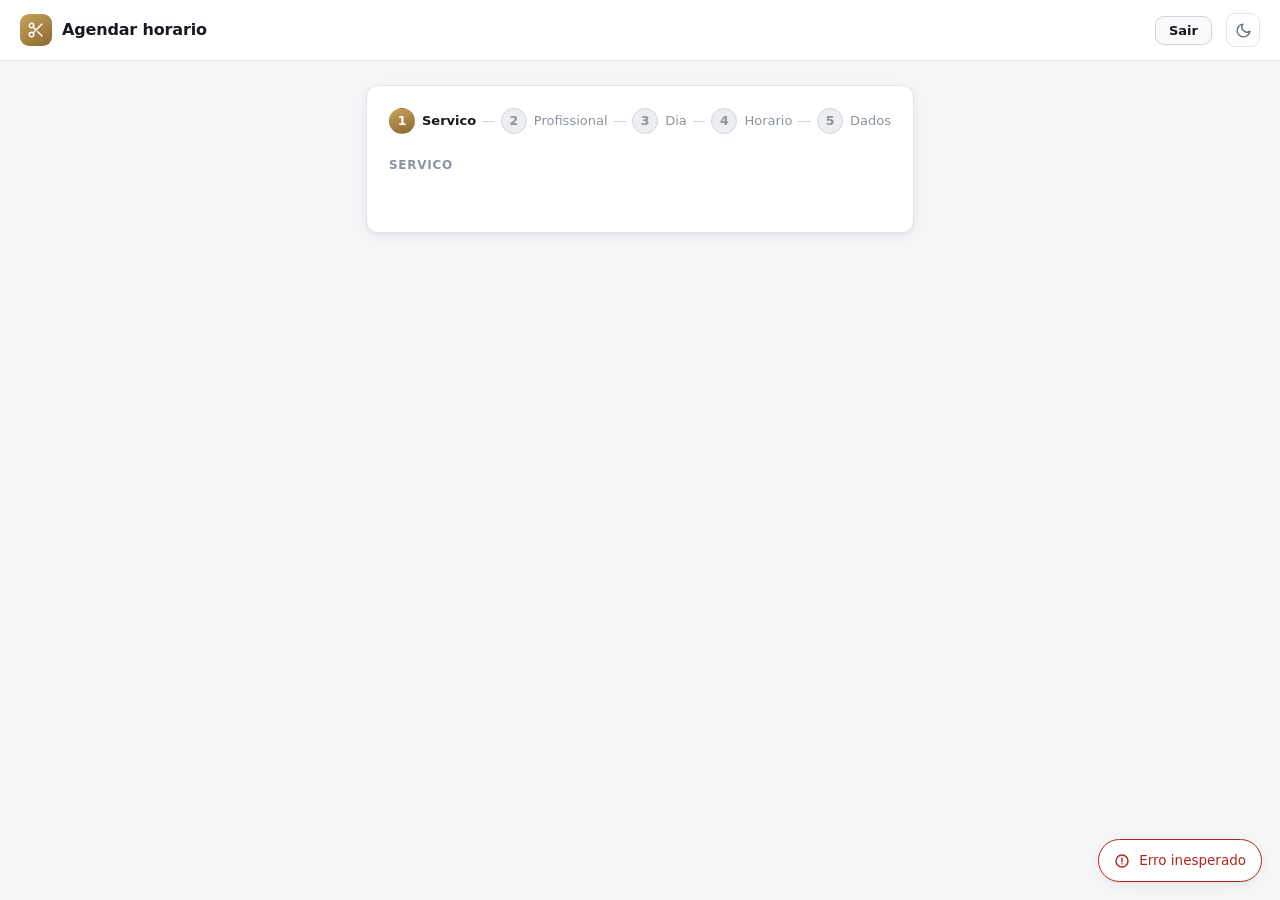
==== src/Barbearia.Api/wwwroot/agendar.html @ 817eadd4 "Mostra o andamento de cada requisicao e arruma o login no celular Indicador de rede: uma pilula no c" ====
<!doctype html>
<html lang="pt-BR">
<head>
<meta charset="utf-8">
<meta name="viewport" content="width=device-width, initial-scale=1">
<meta name="theme-color" id="metaTema" content="#f6f6f8">
<title>Agendar horario</title>
<script>document.documentElement.dataset.tema =
  localStorage.getItem('tema') || (matchMedia('(prefers-color-scheme: dark)').matches ? 'escuro' : 'claro');</script>
<link rel="stylesheet" href="app.css?v=202608121530">
<style>
  main { max-width: 580px; }
  .trilha { display: flex; align-items: center; gap: 6px; margin-bottom: 22px; }
  .trilha .no { display: flex; align-items: center; gap: 7px; flex: none; }

  .trilha .bola {
    width: 26px; height: 26px;
    display: grid; place-items: center;
    border-radius: 50%;
    background: var(--fundo-alt);
    border: 1px solid var(--linha-forte);
    color: var(--texto-fraco);
    font-size: 12.5px;
    font-weight: 650;
  }

  .trilha .rotulo { font-size: 13px; color: var(--texto-fraco); }
  .trilha .traco { flex: 1; height: 1px; background: var(--linha-forte); }

  .trilha .no.ativo .bola,
  .trilha .no.feito .bola {
    background: linear-gradient(160deg, var(--latao-claro), var(--latao-escuro));
    border-color: transparent;
    color: var(--latao-contraste);
  }

  .trilha .no.ativo .rotulo,
  .trilha .no.feito .rotulo { color: var(--texto); font-weight: 550; }

  @media (max-width: 520px) { .trilha .rotulo { display: none; } }
  .dias { display: flex; gap: 8px; overflow-x: auto; padding-bottom: 6px; }

  .dias button {
    flex: none;
    width: 62px;
    padding: 9px 4px;
    border: 1px solid var(--linha-forte);
    background: var(--superficie-2);
    color: var(--texto);
    border-radius: var(--raio-p);
    cursor: pointer;
    font-family: inherit;
    text-align: center;
    transition: border-color .15s, background .15s;
  }

  .dias button:hover { border-color: var(--latao); }

  .dias button.escolhido {
    background: linear-gradient(160deg, var(--latao-claro), var(--latao-escuro));
    color: var(--latao-contraste);
    border-color: transparent;
  }

  .dias .ds { display: block; font-size: 11px; text-transform: uppercase; opacity: .7; }
  .dias .dn { display: block; font-size: 17px; font-weight: 650; line-height: 1.3; }
  .dias .dm { display: block; font-size: 11px; opacity: .7; }
  .horarios button.ocupado {
    background: var(--fundo-alt);
    color: var(--texto-fraco);
    border-style: dashed;
    cursor: not-allowed;
    text-decoration: line-through;
  }

  .horarios button.ocupado:hover { border-color: var(--linha-forte); background: var(--fundo-alt); }

  .legenda { display: flex; gap: 16px; margin-top: 12px; font-size: 12.5px; color: var(--texto-suave); }
  .legenda span { display: flex; align-items: center; gap: 6px; }
  .amostra { width: 13px; height: 13px; border-radius: 4px; border: 1px solid var(--linha-forte); }
  .amostra.livre { background: var(--superficie-2); }
  .amostra.cheio { background: var(--fundo-alt); border-style: dashed; }

  .resumo {
    display: grid;
    gap: 9px;
    background: var(--fundo-alt);
    border: 1px solid var(--linha);
    border-radius: var(--raio);
    padding: 15px 17px;
    margin-bottom: 18px;
    font-size: 14.5px;
  }

  .resumo div { display: flex; justify-content: space-between; gap: 12px; }
  .resumo .rot { color: var(--texto-suave); }
  .resumo .val { font-weight: 600; text-align: right; }

  .sucesso { text-align: center; padding: 12px 0 4px; }

  .selo {
    width: 62px; height: 62px;
    margin: 0 auto 16px;
    display: grid; place-items: center;
    border-radius: 50%;
    background: var(--ok-fundo);
    color: var(--ok);
  }

  .selo svg { width: 32px; height: 32px; }
</style>
</head>
<body>
<header class="topo" id="topo"></header>

<main>
  <div id="msg" class="oculto"></div>

  <div id="pronto" class="card oculto">
    <div class="sucesso">
      <div class="selo">
        <svg viewBox="0 0 24 24" fill="none" stroke="currentColor" stroke-width="2.5" stroke-linecap="round" stroke-linejoin="round">
          <path d="M20 6L9 17l-5-5"/>
        </svg>
      </div>
      <h2 style="font-size:21px;margin:0 0 6px">Horario confirmado</h2>
      <p class="ajuda" style="margin-bottom:20px">Te esperamos!</p>
    </div>

    <div class="resumo" id="resumoFinal"></div>
    <button class="btn neutro" style="width:100%" onclick="location.reload()">Fazer outro agendamento</button>
  </div>

  <div id="fluxo">
    <div class="card oculto" id="cardMeus">
      <h2>Seus horarios</h2>
      <div id="meus"></div>
    </div>

    <div class="card">
      <div class="trilha" id="trilha"></div>

      <div class="passo">
        <h3>Servico</h3>
        <div class="opcoes" id="servicos"></div>
      </div>

      <div class="passo oculto" id="passoProfissional">
        <h3>Profissional</h3>
        <div class="opcoes" id="profissionais"></div>
      </div>

      <div class="passo oculto" id="passoData">
        <h3>Dia</h3>
        <div class="dias" id="dias"></div>
      </div>

      <div class="passo oculto" id="passoHora">
        <h3>Horario</h3>
        <div class="horarios" id="horarios"></div>
        <div class="legenda">
          <span><i class="amostra livre"></i> livre</span>
          <span><i class="amostra cheio"></i> ocupado</span>
        </div>
        <div id="semHorario" class="vazio oculto">A barbearia nao atende neste dia.</div>
      </div>

      <div class="passo oculto" id="passoDados">
        <h3>Seus dados</h3>
        <div class="resumo" id="resumoParcial"></div>
        <div class="campo">
          <label for="nome">Nome</label>
          <input id="nome" placeholder="Como podemos te chamar">
        </div>
        <div class="campo">
          <label for="telefone">WhatsApp com DDD</label>
          <input id="telefone" inputmode="numeric" placeholder="11987654321">
        </div>
      </div>

      <button class="btn oculto" style="width:100%" id="confirmar">Confirmar agendamento</button>
    </div>
  </div>
</main>

<script src="app.js?v=202608121530"></script>
<script>
const msg = document.getElementById('msg');
const token = new URLSearchParams(location.search).get('t');

let servicos = [];
let servicoEscolhido = null;
let diaEscolhido = null;
let slotEscolhido = null;

let profissionalEscolhido = null;

const PASSOS = ['Servico', 'Profissional', 'Dia', 'Horario', 'Dados'];

iniciar();

function montarCabecalho() {
  let acoes = '';

  if (token) {
    acoes = `<span class="quem" id="quemCliente"></span>
      <button class="btn pequeno neutro" onclick="sairDoLink()">Sair</button>`;
  } else if (Auth.token) {
    acoes = `<span class="quem">${Auth.nome || ''}</span>
      <a class="btn pequeno neutro" href="painel.html" style="text-decoration:none">Painel</a>
      <button class="btn pequeno neutro" onclick="Auth.sair()">Sair</button>`;
  } else {
    acoes = `<button class="btn pequeno neutro" onclick="location.href='index.html'">Sair</button>`;
  }

  document.getElementById('topo').innerHTML =
    `<div class="marca-topo"><span class="marca-mark">${MARCA_SVG}</span>
       <h1 id="titulo">Agendar horario</h1></div>
     <span class="espaco"></span>${acoes}${botaoTema()}`;
}

function sairDoLink() {
  location.replace(location.pathname);
}

async function iniciar() {
  montarCabecalho();

  api('/api/config').then(c => {
    if (c.nome) { document.getElementById('titulo').textContent = c.nome; document.title = c.nome; }
  }).catch(() => {});

  desenharTrilha(0);
  montarDias();

  document.getElementById('confirmar').onclick = confirmar;

  if (token) await carregarSessao();

  servicos = await api('/api/servicos');

  document.getElementById('servicos').innerHTML = servicos.map(s => `
    <button data-id="${s.id}">
      <span><strong>${s.nome}</strong><br><span class="preco">${s.duracaoMinutos} min</span></span>
      <span class="preco">${moeda(s.precoCentavos)}</span>
    </button>`).join('');

  document.querySelectorAll('#servicos button').forEach(b => {
    b.onclick = () => {
      document.querySelectorAll('#servicos button').forEach(x => x.classList.remove('escolhido'));
      b.classList.add('escolhido');
      servicoEscolhido = servicos.find(s => s.id === b.dataset.id);
      carregarProfissionais();
    };
  });
}

async function carregarProfissionais() {
  profissionalEscolhido = null;
  slotEscolhido = null;
  ['passoData', 'passoHora', 'passoDados'].forEach(id =>
    document.getElementById(id).classList.add('oculto'));
  document.getElementById('confirmar').classList.add('oculto');

  const equipe = await api(`/api/servicos/${servicoEscolhido.id}/barbeiros`);
  const box = document.getElementById('profissionais');

  if (equipe.length === 0) {
    box.innerHTML = '<p class="ajuda">Nenhum profissional disponivel para este servico.</p>';
    document.getElementById('passoProfissional').classList.remove('oculto');
    desenharTrilha(1);
    return;
  }

  const opcoes = equipe.length === 1 ? equipe : [{ id: '', nome: 'Qualquer um disponivel' }, ...equipe];

  box.innerHTML = opcoes.map(p => `
    <button data-id="${p.id}">
      <span><strong>${p.nome}</strong>${p.id === ''
        ? '<br><span class="preco">Mostra todos os horarios livres</span>' : ''}</span>
    </button>`).join('');

  box.querySelectorAll('button').forEach(b => {
    b.onclick = () => {
      box.querySelectorAll('button').forEach(x => x.classList.remove('escolhido'));
      b.classList.add('escolhido');
      profissionalEscolhido = b.dataset.id
        ? { id: b.dataset.id, nome: b.querySelector('strong').textContent }
        : null;

      document.getElementById('passoData').classList.remove('oculto');
      desenharTrilha(2);
      carregarHorarios();
    };
  });

  document.getElementById('passoProfissional').classList.remove('oculto');
  desenharTrilha(1);

  if (equipe.length === 1) box.querySelector('button').click();
}

function desenharTrilha(atual) {
  document.getElementById('trilha').innerHTML = PASSOS.map((p, i) => {
    const estado = i < atual ? 'feito' : i === atual ? 'ativo' : '';
    const no = `<span class="no ${estado}"><span class="bola">${i < atual ? '&#10003;' : i + 1}</span>
      <span class="rotulo">${p}</span></span>`;
    return i < PASSOS.length - 1 ? no + '<span class="traco"></span>' : no;
  }).join('');
}
function montarDias() {
  const hoje = new Date();
  const nomes = ['dom', 'seg', 'ter', 'qua', 'qui', 'sex', 'sab'];
  const meses = ['jan', 'fev', 'mar', 'abr', 'mai', 'jun', 'jul', 'ago', 'set', 'out', 'nov', 'dez'];
  let html = '';

  for (let i = 0; i < 14; i++) {
    const d = new Date(hoje);
    d.setDate(d.getDate() + i);
    const iso = new Date(d.getTime() - d.getTimezoneOffset() * 60000).toISOString().slice(0, 10);

    html += `<button data-dia="${iso}" class="${i === 0 ? 'escolhido' : ''}">
      <span class="ds">${i === 0 ? 'hoje' : nomes[d.getDay()]}</span>
      <span class="dn">${String(d.getDate()).padStart(2, '0')}</span>
      <span class="dm">${meses[d.getMonth()]}</span>
    </button>`;
  }

  const container = document.getElementById('dias');
  container.innerHTML = html;
  diaEscolhido = container.querySelector('button').dataset.dia;

  container.querySelectorAll('button').forEach(b => {
    b.onclick = () => {
      container.querySelectorAll('button').forEach(x => x.classList.remove('escolhido'));
      b.classList.add('escolhido');
      diaEscolhido = b.dataset.dia;
      desenharTrilha(3);
      carregarHorarios();
    };
  });
}

async function carregarSessao() {
  try {
    const sessao = await api('/api/sessao?t=' + encodeURIComponent(token));

    document.getElementById('nome').value = sessao.nome || '';
    document.getElementById('telefone').value = sessao.telefone || '';

    const quem = document.getElementById('quemCliente');
    if (quem) quem.textContent = sessao.nome || sessao.telefone || '';

    if (sessao.agendamentos.length) {
      document.getElementById('cardMeus').classList.remove('oculto');
      document.getElementById('meus').innerHTML = sessao.agendamentos.map(a => `
        <div style="display:flex;justify-content:space-between;align-items:center;gap:12px;padding:11px 0;border-bottom:1px solid var(--linha)">
          <span><strong>${dataLegivel(a.inicio)}</strong><br><span class="preco">${a.servico} com ${a.barbeiro}</span></span>
          <button class="btn pequeno perigo" data-id="${a.id}">Cancelar</button>
        </div>`).join('');

      document.querySelectorAll('#meus button').forEach(b => {
        b.onclick = async () => {
          if (!confirm('Cancelar este horario?')) return;
          try {
            await api(`/api/agendamentos/${b.dataset.id}/cancelar?t=${encodeURIComponent(token)}`, { method: 'POST' });
            location.reload();
          } catch (e) { aviso(msg, e.message); }
        };
      });
    }
  } catch {
    aviso(msg, 'Seu link expirou. Voce ainda pode agendar informando o telefone.', 'info');
  }
}

async function carregarHorarios() {
  if (!servicoEscolhido || !diaEscolhido) return;

  slotEscolhido = null;
  document.getElementById('passoDados').classList.add('oculto');
  document.getElementById('confirmar').classList.add('oculto');
  const slots = await api(
    `/api/disponibilidade?data=${diaEscolhido}&servicoId=${servicoEscolhido.id}&grade=true`
    + (profissionalEscolhido ? `&barbeiroId=${profissionalEscolhido.id}` : ''));

  document.getElementById('passoHora').classList.remove('oculto');
  document.getElementById('semHorario').classList.toggle('oculto', slots.length > 0);
  const porHora = {};
  slots.forEach(s => {
    const atual = porHora[s.hora];
    if (!atual || (!atual.livre && s.livre)) porHora[s.hora] = s;
  });

  const container = document.getElementById('horarios');
  container.innerHTML = Object.values(porHora).map(s => s.livre
    ? `<button data-inicio="${s.inicioUtc}" data-barbeiro="${s.barbeiroId}">${s.hora}</button>`
    : `<button class="ocupado" disabled title="Ja reservado">${s.hora}</button>`
  ).join('');

  container.querySelectorAll('button:not(.ocupado)').forEach(b => {
    b.onclick = () => {
      container.querySelectorAll('button').forEach(x => x.classList.remove('escolhido'));
      b.classList.add('escolhido');
      slotEscolhido = { inicioUtc: b.dataset.inicio, barbeiroId: b.dataset.barbeiro, hora: b.textContent };

      document.getElementById('resumoParcial').innerHTML = resumoHtml();
      document.getElementById('passoDados').classList.remove('oculto');
      document.getElementById('confirmar').classList.remove('oculto');
      desenharTrilha(4);
      document.getElementById('passoDados').scrollIntoView({ behavior: 'smooth', block: 'nearest' });
    };
  });
}

function resumoHtml(inicioIso, barbeiroConfirmado) {
  const quando = inicioIso
    ? dataLegivel(inicioIso)
    : `${new Date(diaEscolhido + 'T12:00:00').toLocaleDateString('pt-BR', { weekday: 'long', day: '2-digit', month: '2-digit' })} as ${slotEscolhido.hora}`;

  const profissional = barbeiroConfirmado
    || profissionalEscolhido?.nome
    || 'Qualquer um disponivel';

  return `
    <div><span class="rot">Servico</span><span class="val">${servicoEscolhido.nome}</span></div>
    <div><span class="rot">Profissional</span><span class="val">${profissional}</span></div>
    <div><span class="rot">Quando</span><span class="val">${quando}</span></div>
    <div><span class="rot">Duracao</span><span class="val">${servicoEscolhido.duracaoMinutos} min</span></div>
    <div><span class="rot">Valor</span><span class="val">${moeda(servicoEscolhido.precoCentavos)}</span></div>`;
}

async function confirmar() {
  aviso(msg, '');
  const botao = document.getElementById('confirmar');
  botao.disabled = true;

  try {
    const resultado = await api('/api/agendamentos', {
      method: 'POST',
      body: JSON.stringify({
        token: token,
        nome: document.getElementById('nome').value,
        telefone: document.getElementById('telefone').value,
        servicoId: servicoEscolhido.id,
        inicioUtc: slotEscolhido.inicioUtc,
        barbeiroId: profissionalEscolhido?.id || null
      })
    });

    document.getElementById('resumoFinal').innerHTML =
      resumoHtml(resultado.inicio, resultado.barbeiro);
    document.getElementById('fluxo').classList.add('oculto');
    document.getElementById('pronto').classList.remove('oculto');
    window.scrollTo(0, 0);
  } catch (e) {
    botao.disabled = false;
    if (e.status === 409) {
      aviso(msg, e.message + '. Escolha outro horario abaixo.', 'info');
      carregarHorarios();
    } else {
      aviso(msg, e.message);
    }
  }
}
</script>
</body>
</html>
---- src/Barbearia.Api/wwwroot/app.css ----
:root {
  --fundo: #f6f6f8;
  --fundo-alt: #eceef2;
  --superficie: #ffffff;
  --superficie-2: #fafafb;
  --linha: #e2e5ea;
  --linha-forte: #d0d5dd;
  --texto: #171a21;
  --texto-suave: #666e7e;
  --texto-fraco: #8b93a1;

  --latao: #a8823f;
  --latao-claro: #c9a15b;
  --latao-escuro: #8a6a30;
  --latao-contraste: #ffffff;
  --latao-fraco: rgba(168, 130, 63, .1);

  --ok: #1a6d45;
  --ok-fundo: #e4f3ea;
  --erro: #b3261e;
  --erro-fundo: #fdecea;
  --info: #2f5286;
  --info-fundo: #e9eefa;

  --sombra: 0 1px 2px rgba(16, 20, 30, .05), 0 4px 14px rgba(16, 20, 30, .05);
  --raio: 12px;
  --raio-p: 9px;
}

:root[data-tema="escuro"] {
  --fundo: #0f1116;
  --fundo-alt: #161922;
  --superficie: #171a22;
  --superficie-2: #1d212b;
  --linha: #272c38;
  --linha-forte: #333a49;
  --texto: #eceef2;
  --texto-suave: #99a1b0;
  --texto-fraco: #6d7482;

  --latao: #c9a15b;
  --latao-claro: #dcb877;
  --latao-escuro: #a8823f;
  --latao-contraste: #1a1408;
  --latao-fraco: rgba(201, 161, 91, .13);

  --ok: #5fd39b;
  --ok-fundo: rgba(95, 211, 155, .12);
  --erro: #ff7a70;
  --erro-fundo: rgba(255, 122, 112, .12);
  --info: #8bb0f0;
  --info-fundo: rgba(139, 176, 240, .12);

  --sombra: 0 1px 2px rgba(0, 0, 0, .3), 0 6px 20px rgba(0, 0, 0, .28);
}

* { box-sizing: border-box; }

html {
  color-scheme: light;
  -webkit-text-size-adjust: 100%;
}

html[data-tema="escuro"] { color-scheme: dark; }

body {
  margin: 0;
  min-height: 100dvh;
  font-family: system-ui, -apple-system, "Segoe UI", Roboto, sans-serif;
  background: var(--fundo);
  color: var(--texto);
  line-height: 1.55;
  -webkit-font-smoothing: antialiased;
}

header.topo {
  background: var(--superficie);
  border-bottom: 1px solid var(--linha);
  padding: 13px 20px;
  display: flex;
  align-items: center;
  gap: 14px;
  flex-wrap: wrap;
  position: sticky;
  top: 0;
  z-index: 10;
}

.marca-topo { display: flex; align-items: center; gap: 10px; }

.marca-mark {
  width: 32px; height: 32px;
  display: grid; place-items: center;
  border-radius: 9px;
  background: linear-gradient(145deg, var(--latao-claro), var(--latao-escuro));
  flex: none;
}

.marca-mark svg { width: 18px; height: 18px; stroke: var(--latao-contraste); }

header.topo h1 { font-size: 16px; margin: 0; font-weight: 620; letter-spacing: -.01em; }
header.topo .espaco { flex: 1; }
header.topo .quem { font-size: 13px; color: var(--texto-suave); }

.tema {
  width: 34px; height: 34px;
  display: grid; place-items: center;
  background: none;
  border: 1px solid var(--linha);
  border-radius: var(--raio-p);
  color: var(--texto-suave);
  cursor: pointer;
  flex: none;
}

.tema:hover { color: var(--texto); border-color: var(--linha-forte); background: var(--fundo-alt); }
.tema svg { width: 17px; height: 17px; }

nav.abas {
  display: flex;
  gap: 2px;
  padding: 0 12px;
  background: var(--superficie);
  border-bottom: 1px solid var(--linha);
  overflow-x: auto;
  position: sticky;
  top: 59px;
  z-index: 9;
}

nav.abas button {
  background: none;
  border: none;
  color: var(--texto-suave);
  padding: 12px 15px;
  cursor: pointer;
  font-size: 14px;
  font-family: inherit;
  border-bottom: 2px solid transparent;
  white-space: nowrap;
  transition: color .15s;
}

nav.abas button:hover { color: var(--texto); }
nav.abas button.ativa { color: var(--latao); border-bottom-color: var(--latao); font-weight: 550; }

main { max-width: 940px; margin: 0 auto; padding: 24px 16px 72px; }

.card {
  background: var(--superficie);
  border: 1px solid var(--linha);
  border-radius: var(--raio);
  padding: 22px;
  margin-bottom: 18px;
  box-shadow: var(--sombra);
}

.card h2 {
  margin: 0 0 5px;
  font-size: 16px;
  font-weight: 620;
  display: flex;
  align-items: center;
  gap: 9px;
  flex-wrap: wrap;
}

.card .ajuda { color: var(--texto-suave); font-size: 13.5px; margin: 0 0 18px; }
.card .ajuda:last-child { margin-bottom: 0; }

label { display: block; font-size: 13px; font-weight: 550; margin-bottom: 6px; color: var(--texto); }

input, select, textarea {
  width: 100%;
  padding: 10px 12px;
  border: 1px solid var(--linha-forte);
  border-radius: var(--raio-p);
  font-size: 14.5px;
  font-family: inherit;
  background: var(--superficie-2);
  color: var(--texto);
  transition: border-color .15s, box-shadow .15s;
}

input::placeholder { color: var(--texto-fraco); }
input:hover, select:hover { border-color: var(--latao-escuro); }

input:focus, select:focus, textarea:focus {
  outline: none;
  border-color: var(--latao);
  box-shadow: 0 0 0 3px var(--latao-fraco);
}

input:disabled { opacity: .55; cursor: not-allowed; }

.campo { margin-bottom: 15px; }
.campo .ajuda { font-size: 12.5px; margin: 6px 0 0; }
.linha { display: flex; gap: 13px; flex-wrap: wrap; }
.linha > * { flex: 1; min-width: 155px; }

.check { display: flex; align-items: center; gap: 9px; }
.check input { width: auto; accent-color: var(--latao); }
.check label { margin: 0; font-weight: 450; }

button.btn {
  background: linear-gradient(160deg, var(--latao-claro), var(--latao-escuro));
  color: var(--latao-contraste);
  border: none;
  padding: 10px 20px;
  border-radius: var(--raio-p);
  font-size: 14.5px;
  font-weight: 600;
  font-family: inherit;
  cursor: pointer;
  transition: filter .15s, transform .08s;
}

button.btn:hover:not(:disabled) { filter: brightness(1.07); }
button.btn:active:not(:disabled) { transform: translateY(1px); }
button.btn:disabled { opacity: .5; cursor: not-allowed; }

button.btn.neutro {
  background: var(--superficie-2);
  color: var(--texto);
  border: 1px solid var(--linha-forte);
}

button.btn.neutro:hover:not(:disabled) { background: var(--fundo-alt); filter: none; }

button.btn.perigo { background: none; color: var(--erro); border: 1px solid var(--erro); }
button.btn.perigo:hover:not(:disabled) { background: var(--erro-fundo); filter: none; }

button.btn.pequeno { padding: 6px 13px; font-size: 13px; }

.rolagem { overflow-x: auto; }
table { width: 100%; border-collapse: collapse; font-size: 14px; }
th, td { text-align: left; padding: 11px 10px; border-bottom: 1px solid var(--linha); }
tr:last-child td { border-bottom: none; }
tbody tr:hover { background: var(--fundo-alt); }

th {
  font-size: 11.5px;
  text-transform: uppercase;
  letter-spacing: .05em;
  color: var(--texto-fraco);
  font-weight: 620;
}

.tag {
  display: inline-block;
  padding: 2px 10px;
  border-radius: 20px;
  font-size: 12px;
  font-weight: 550;
  background: var(--fundo-alt);
  color: var(--texto-suave);
}

.tag.ok { background: var(--ok-fundo); color: var(--ok); }
.tag.erro { background: var(--erro-fundo); color: var(--erro); }

.aviso {
  padding: 12px 15px;
  border-radius: var(--raio-p);
  font-size: 14px;
  margin-bottom: 18px;
  border: 1px solid transparent;
}

.aviso.ok { background: var(--ok-fundo); color: var(--ok); border-color: var(--ok); }
.aviso.erro { background: var(--erro-fundo); color: var(--erro); border-color: var(--erro); }
.aviso.info { background: var(--info-fundo); color: var(--info); border-color: var(--info); }

#msg.aviso {
  position: sticky;
  top: 67px;
  z-index: 8;
  box-shadow: var(--sombra);
  background-color: var(--superficie);
}

#msg.aviso.ok { background-image: linear-gradient(var(--ok-fundo), var(--ok-fundo)); }
#msg.aviso.erro { background-image: linear-gradient(var(--erro-fundo), var(--erro-fundo)); }
#msg.aviso.info { background-image: linear-gradient(var(--info-fundo), var(--info-fundo)); }

.rede {
  position: fixed;
  right: 18px;
  bottom: 18px;
  z-index: 60;
  display: flex;
  align-items: center;
  gap: 9px;
  max-width: min(340px, calc(100vw - 36px));
  padding: 10px 15px;
  border: 1px solid var(--linha-forte);
  border-radius: 999px;
  background: var(--superficie);
  color: var(--texto);
  font-size: 13.5px;
  box-shadow: var(--sombra);
  opacity: 0;
  transform: translateY(8px);
  pointer-events: none;
  transition: opacity .18s, transform .18s;
}

.rede.visivel { opacity: 1; transform: none; }
.rede span { overflow: hidden; text-overflow: ellipsis; white-space: nowrap; }
.rede svg { width: 16px; height: 16px; flex: none; }
.rede.ok { border-color: var(--ok); color: var(--ok); }
.rede.erro { border-color: var(--erro); color: var(--erro); }

.rede-giro {
  width: 14px;
  height: 14px;
  flex: none;
  border: 2px solid var(--linha-forte);
  border-top-color: var(--latao);
  border-radius: 50%;
  animation: girar-rede .6s linear infinite;
}

@keyframes girar-rede { to { transform: rotate(360deg); } }

@media (max-width: 620px) {
  .rede { right: 12px; left: 12px; bottom: 12px; max-width: none; justify-content: center; }
}

@media (prefers-reduced-motion: reduce) {
  .rede { transition: none; }
  .rede-giro { animation-duration: 1.8s; }
}

.vazio { color: var(--texto-suave); font-size: 14px; padding: 26px 0; text-align: center; }

.horarios { display: grid; grid-template-columns: repeat(auto-fill, minmax(88px, 1fr)); gap: 8px; }

.horarios button {
  padding: 12px 4px;
  border: 1px solid var(--linha-forte);
  background: var(--superficie-2);
  color: var(--texto);
  border-radius: var(--raio-p);
  cursor: pointer;
  font-size: 15px;
  font-weight: 550;
  font-family: inherit;
  transition: border-color .15s, background .15s;
}

.horarios button:hover { border-color: var(--latao); background: var(--latao-fraco); }

.horarios button.escolhido {
  background: linear-gradient(160deg, var(--latao-claro), var(--latao-escuro));
  color: var(--latao-contraste);
  border-color: transparent;
}

.opcoes { display: grid; gap: 9px; }

.opcoes button {
  display: flex;
  justify-content: space-between;
  align-items: center;
  gap: 12px;
  padding: 15px 17px;
  border: 1px solid var(--linha-forte);
  background: var(--superficie-2);
  color: var(--texto);
  border-radius: var(--raio);
  cursor: pointer;
  font-size: 15px;
  font-family: inherit;
  text-align: left;
  transition: border-color .15s, background .15s;
}

.opcoes button:hover { border-color: var(--latao); }
.opcoes button.escolhido { border-color: var(--latao); background: var(--latao-fraco); }
.preco { color: var(--texto-suave); font-size: 13px; }

.centro { max-width: 400px; margin: 56px auto; padding: 0 16px; }
.passo { margin-bottom: 24px; }

.passo h3 {
  font-size: 12px;
  margin: 0 0 11px;
  color: var(--texto-fraco);
  text-transform: uppercase;
  letter-spacing: .06em;
  font-weight: 620;
}

.oculto { display: none !important; }

.copiavel {
  font-family: ui-monospace, "Cascadia Code", monospace;
  font-size: 13px;
  word-break: break-all;
  background: var(--fundo-alt);
  border: 1px solid var(--linha);
  padding: 10px 12px;
  border-radius: var(--raio-p);
}

a { color: var(--latao); }

@media (max-width: 620px) {
  nav.abas { top: 55px; }
  .card { padding: 16px; }
  main { padding: 16px 12px 60px; }

  header.topo { padding: 11px 13px; gap: 10px; }
  header.topo h1 { font-size: 15px; }

  #msg.aviso { top: 62px; }

  header.topo .quem { display: none; }

  .linha { flex-direction: column; }
  .linha > * { min-width: 0; }

  .resumo-agenda { gap: 14px 22px; padding: 12px 14px; }
  .resumo-agenda .val { font-size: 15px; }

  .tiles { grid-template-columns: repeat(auto-fit, minmax(132px, 1fr)); gap: 10px; }

  .horarios { grid-template-columns: repeat(auto-fill, minmax(76px, 1fr)); gap: 7px; }

  .rolagem table { min-width: 540px; }
  .rolagem { -webkit-overflow-scrolling: touch; }
  th, td { padding: 10px 8px; }

  .passo h3 { margin-bottom: 9px; }
}

@media (pointer: coarse) {
  button.btn,
  .lateral button,
  .periodos button,
  .horarios button,
  .opcoes button,
  .tema,
  .abrir-menu { min-height: 44px; }

  button.btn.pequeno { min-height: 38px; padding: 8px 14px; }

  .dias button { min-height: 62px; }
}

@media (max-width: 860px) {
  input, select, textarea { font-size: 16px; }
}

.app { display: grid; grid-template-columns: 236px 1fr; min-height: calc(100dvh - 59px); }

.lateral {
  background: var(--superficie);
  border-right: 1px solid var(--linha);
  padding: 18px 12px 40px;
  position: sticky;
  top: 59px;
  align-self: start;
  max-height: calc(100dvh - 59px);
  overflow-y: auto;
}

.lateral .grupo { margin-bottom: 20px; }

.lateral .grupo h3 {
  font-size: 11px;
  text-transform: uppercase;
  letter-spacing: .07em;
  color: var(--texto-fraco);
  margin: 0 0 7px 11px;
  font-weight: 650;
}

.lateral button {
  display: flex;
  align-items: center;
  gap: 10px;
  width: 100%;
  padding: 9px 11px;
  margin-bottom: 2px;
  background: none;
  border: none;
  border-radius: var(--raio-p);
  color: var(--texto-suave);
  font-size: 14px;
  font-family: inherit;
  text-align: left;
  cursor: pointer;
  transition: background .14s, color .14s;
}

.lateral button svg { width: 17px; height: 17px; flex: none; }
.lateral button:hover { background: var(--fundo-alt); color: var(--texto); }

.lateral button.ativa {
  background: var(--latao-fraco);
  color: var(--latao);
  font-weight: 600;
}

.conteudo { max-width: 900px; padding: 24px 20px 72px; width: 100%; }

.app > * { min-width: 0; }
.rolagem { max-width: 100%; }

.abrir-menu { display: none; }

@media (max-width: 860px) {
  .app { grid-template-columns: 1fr; }

  .abrir-menu {
    display: grid;
    place-items: center;
    width: 34px; height: 34px;
    background: none;
    border: 1px solid var(--linha);
    border-radius: var(--raio-p);
    color: var(--texto-suave);
    cursor: pointer;
    flex: none;
  }

  .abrir-menu svg { width: 18px; height: 18px; }

  .lateral {
    position: fixed;
    top: 0; left: 0; bottom: 0;
    width: 262px;
    z-index: 30;
    max-height: none;
    padding-top: 22px;
    transform: translateX(-100%);
    transition: transform .22s ease;
    box-shadow: 0 0 40px rgba(0, 0, 0, .3);
  }

  .lateral.aberta { transform: none; }

  .veu {
    position: fixed;
    inset: 0;
    background: rgba(0, 0, 0, .45);
    z-index: 29;
  }

  .conteudo { padding: 18px 14px 60px; }
}

.periodos { display: flex; gap: 6px; flex-wrap: wrap; margin-bottom: 14px; }

.periodos button {
  padding: 7px 14px;
  border: 1px solid var(--linha-forte);
  background: var(--superficie-2);
  color: var(--texto-suave);
  border-radius: 20px;
  font-size: 13px;
  font-family: inherit;
  cursor: pointer;
  transition: border-color .14s, background .14s, color .14s;
}

.periodos button:hover { border-color: var(--latao); color: var(--texto); }

.periodos button.ativa {
  background: var(--latao-fraco);
  border-color: var(--latao);
  color: var(--latao);
  font-weight: 600;
}

.resumo-agenda {
  display: flex;
  gap: 22px;
  flex-wrap: wrap;
  padding: 13px 16px;
  background: var(--fundo-alt);
  border: 1px solid var(--linha);
  border-radius: var(--raio-p);
  margin-bottom: 16px;
}

.resumo-agenda div { display: flex; flex-direction: column; }
.resumo-agenda .rot { font-size: 11.5px; text-transform: uppercase; letter-spacing: .05em; color: var(--texto-fraco); font-weight: 620; }
.resumo-agenda .val { font-size: 17px; font-weight: 650; }

.tiles { display: grid; grid-template-columns: repeat(auto-fit, minmax(158px, 1fr)); gap: 12px; margin-bottom: 18px; }

.tile {
  background: var(--superficie);
  border: 1px solid var(--linha);
  border-radius: var(--raio);
  padding: 14px 16px;
  box-shadow: var(--sombra);
}

.tile .rot { font-size: 11.5px; text-transform: uppercase; letter-spacing: .05em; color: var(--texto-fraco); font-weight: 620; }
.tile .num { font-size: 25px; font-weight: 680; letter-spacing: -.02em; margin-top: 3px; font-variant-numeric: tabular-nums; }
.tile .sub { font-size: 12.5px; color: var(--texto-suave); margin-top: 2px; }
.tile.destaque .num { color: var(--latao); }
.tile.alerta .num { color: var(--erro); }

.barras { display: grid; gap: 8px; }

.barra-linha {
  display: grid;
  grid-template-columns: minmax(84px, 24%) 1fr auto;
  gap: 10px;
  align-items: center;
  font-size: 13.5px;
}

.barra-nome { color: var(--texto); overflow: hidden; text-overflow: ellipsis; white-space: nowrap; }
.barra-trilho { background: var(--fundo-alt); border-radius: 5px; height: 22px; }
.barra-fill { height: 100%; background: var(--latao); border-radius: 0 4px 4px 0; min-width: 3px; }
.barra-val { font-variant-numeric: tabular-nums; font-weight: 600; white-space: nowrap; }

.colunas { display: flex; align-items: flex-end; gap: 2px; height: 118px; margin-top: 4px; }
.coluna { flex: 1; display: flex; flex-direction: column; justify-content: flex-end; align-items: center; height: 100%; }
.coluna i { display: block; width: 100%; background: var(--latao); border-radius: 4px 4px 0 0; min-height: 2px; }
.coluna b { font-size: 10.5px; color: var(--texto-fraco); font-weight: 500; margin-top: 4px; font-variant-numeric: tabular-nums; }

.gtempo { position: relative; }
.gtempo svg { width: 100%; height: 156px; display: block; overflow: visible; }
.gtempo .grade { stroke: var(--linha); stroke-width: 1; vector-effect: non-scaling-stroke; }
.gtempo .area { fill: var(--latao); opacity: .13; }
.gtempo .traco { fill: none; stroke: var(--latao); stroke-width: 2; vector-effect: non-scaling-stroke; stroke-linejoin: round; }
.gtempo .cruz { stroke: var(--texto-fraco); stroke-width: 1; vector-effect: non-scaling-stroke; stroke-dasharray: 3 3; }
.gtempo .ponto { fill: var(--latao); stroke: var(--superficie); stroke-width: 2; }
.gtempo .eixo { display: flex; justify-content: space-between; font-size: 11.5px; color: var(--texto-fraco); margin-top: 6px; }

.dica {
  position: absolute;
  pointer-events: none;
  background: var(--superficie);
  border: 1px solid var(--linha-forte);
  border-radius: var(--raio-p);
  box-shadow: var(--sombra);
  padding: 7px 10px;
  font-size: 12.5px;
  white-space: nowrap;
  transform: translate(-50%, -100%);
  z-index: 5;
}

.dica b { display: block; font-size: 13.5px; font-variant-numeric: tabular-nums; }

.grafico-titulo { font-size: 13px; font-weight: 620; margin: 0 0 12px; }
.duas { display: grid; grid-template-columns: repeat(auto-fit, minmax(300px, 1fr)); gap: 18px; }
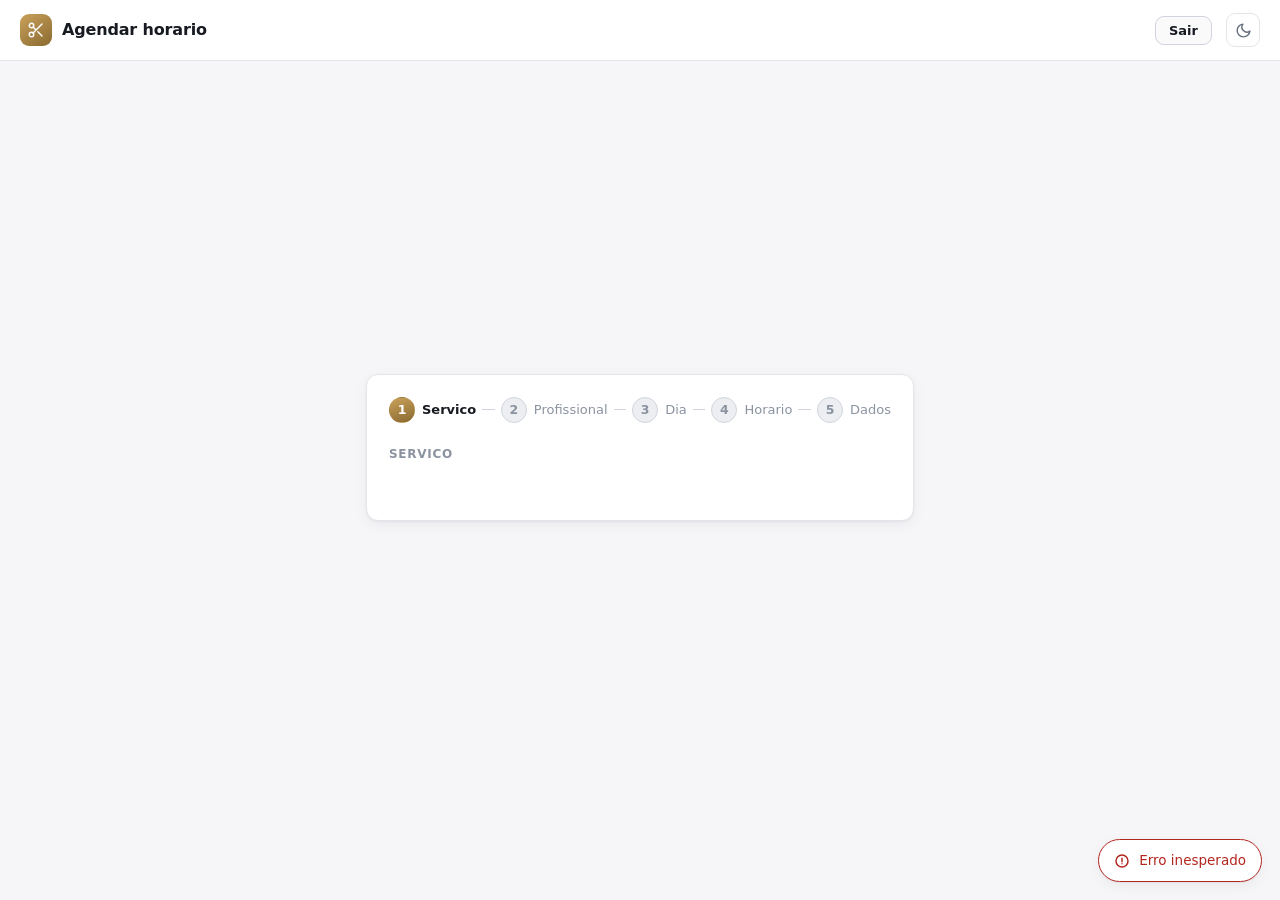
==== commit a8644a52: "Arruma o layout no celular e fecha as falhas do pentest Layout - O login ocupava 648px numa tela de " ====
--- a/src/Barbearia.Api/wwwroot/agendar.html
+++ b/src/Barbearia.Api/wwwroot/agendar.html
@@ -7,9 +7,13 @@
 <title>Agendar horario</title>
 <script>document.documentElement.dataset.tema =
   localStorage.getItem('tema') || (matchMedia('(prefers-color-scheme: dark)').matches ? 'escuro' : 'claro');</script>
-<link rel="stylesheet" href="app.css?v=202608121530">
+<link rel="stylesheet" href="app.css?v=202608161300">
 <style>
-  main { max-width: 580px; }
+  /* Cada etapa mostra um card baixo, entao sobrava uma faixa vazia enorme no
+     fim da tela. Em coluna flex, margin-block:auto centraliza o card na sobra
+     e vira 0 sozinho quando o conteudo passa da altura — nada fica cortado. */
+  body { display: flex; flex-direction: column; }
+  main { max-width: 580px; width: 100%; margin-inline: auto; margin-block: auto; }
   .trilha { display: flex; align-items: center; gap: 6px; margin-bottom: 22px; }
   .trilha .no { display: flex; align-items: center; gap: 7px; flex: none; }
 
@@ -183,7 +187,7 @@
   </div>
 </main>
 
-<script src="app.js?v=202608121530"></script>
+<script src="app.js?v=202608161300"></script>
 <script>
 const msg = document.getElementById('msg');
 const token = new URLSearchParams(location.search).get('t');
@@ -240,8 +244,8 @@
   servicos = await api('/api/servicos');
 
   document.getElementById('servicos').innerHTML = servicos.map(s => `
-    <button data-id="${s.id}">
-      <span><strong>${s.nome}</strong><br><span class="preco">${s.duracaoMinutos} min</span></span>
+    <button data-id="${esc(s.id)}">
+      <span><strong>${esc(s.nome)}</strong><br><span class="preco">${s.duracaoMinutos} min</span></span>
       <span class="preco">${moeda(s.precoCentavos)}</span>
     </button>`).join('');
 
@@ -275,8 +279,8 @@
   const opcoes = equipe.length === 1 ? equipe : [{ id: '', nome: 'Qualquer um disponivel' }, ...equipe];
 
   box.innerHTML = opcoes.map(p => `
-    <button data-id="${p.id}">
-      <span><strong>${p.nome}</strong>${p.id === ''
+    <button data-id="${esc(p.id)}">
+      <span><strong>${esc(p.nome)}</strong>${p.id === ''
         ? '<br><span class="preco">Mostra todos os horarios livres</span>' : ''}</span>
     </button>`).join('');
 
@@ -355,8 +359,8 @@
       document.getElementById('cardMeus').classList.remove('oculto');
       document.getElementById('meus').innerHTML = sessao.agendamentos.map(a => `
         <div style="display:flex;justify-content:space-between;align-items:center;gap:12px;padding:11px 0;border-bottom:1px solid var(--linha)">
-          <span><strong>${dataLegivel(a.inicio)}</strong><br><span class="preco">${a.servico} com ${a.barbeiro}</span></span>
-          <button class="btn pequeno perigo" data-id="${a.id}">Cancelar</button>
+          <span><strong>${dataLegivel(a.inicio)}</strong><br><span class="preco">${esc(a.servico)} com ${esc(a.barbeiro)}</span></span>
+          <button class="btn pequeno perigo" data-id="${esc(a.id)}">Cancelar</button>
         </div>`).join('');
 
       document.querySelectorAll('#meus button').forEach(b => {
@@ -423,8 +427,8 @@
     || 'Qualquer um disponivel';
 
   return `
-    <div><span class="rot">Servico</span><span class="val">${servicoEscolhido.nome}</span></div>
-    <div><span class="rot">Profissional</span><span class="val">${profissional}</span></div>
+    <div><span class="rot">Servico</span><span class="val">${esc(servicoEscolhido.nome)}</span></div>
+    <div><span class="rot">Profissional</span><span class="val">${esc(profissional)}</span></div>
     <div><span class="rot">Quando</span><span class="val">${quando}</span></div>
     <div><span class="rot">Duracao</span><span class="val">${servicoEscolhido.duracaoMinutos} min</span></div>
     <div><span class="rot">Valor</span><span class="val">${moeda(servicoEscolhido.precoCentavos)}</span></div>`;
--- a/src/Barbearia.Api/wwwroot/app.css
+++ b/src/Barbearia.Api/wwwroot/app.css
@@ -25,6 +25,11 @@
   --sombra: 0 1px 2px rgba(16, 20, 30, .05), 0 4px 14px rgba(16, 20, 30, .05);
   --raio: 12px;
   --raio-p: 9px;
+
+  /* Altura real do cabecalho fixo. O valor abaixo e so o palpite inicial: o
+     app.js remede depois de carregar, porque o topo quebra em duas linhas em
+     tela estreita e a lateral fixa e a altura do painel dependem disso. */
+  --altura-topo: 57px;
 }
 
 :root[data-tema="escuro"] {
@@ -65,6 +70,9 @@
 
 body {
   margin: 0;
+  /* 100vh e a reserva para navegador antigo; 100dvh acompanha a barra do
+     navegador aparecendo e sumindo, entao nada fica cortado no celular. */
+  min-height: 100vh;
   min-height: 100dvh;
   font-family: system-ui, -apple-system, "Segoe UI", Roboto, sans-serif;
   background: var(--fundo);
@@ -144,7 +152,9 @@
 nav.abas button:hover { color: var(--texto); }
 nav.abas button.ativa { color: var(--latao); border-bottom-color: var(--latao); font-weight: 550; }
 
-main { max-width: 940px; margin: 0 auto; padding: 24px 16px 72px; }
+/* O respiro de baixo soma a faixa de gestos do celular (env(...) e 0 no
+   desktop), senao o ultimo botao fica embaixo da barra do sistema. */
+main { max-width: 940px; margin: 0 auto; padding: 24px 16px calc(72px + env(safe-area-inset-bottom)); }
 
 .card {
   background: var(--superficie);
@@ -409,7 +419,7 @@
 @media (max-width: 620px) {
   nav.abas { top: 55px; }
   .card { padding: 16px; }
-  main { padding: 16px 12px 60px; }
+  main { padding: 16px 12px calc(60px + env(safe-area-inset-bottom)); }
 
   header.topo { padding: 11px 13px; gap: 10px; }
   header.topo h1 { font-size: 15px; }
@@ -453,16 +463,16 @@
   input, select, textarea { font-size: 16px; }
 }
 
-.app { display: grid; grid-template-columns: 236px 1fr; min-height: calc(100dvh - 59px); }
+.app { display: grid; grid-template-columns: 236px 1fr; min-height: calc(100dvh - var(--altura-topo)); }
 
 .lateral {
   background: var(--superficie);
   border-right: 1px solid var(--linha);
   padding: 18px 12px 40px;
   position: sticky;
-  top: 59px;
+  top: var(--altura-topo);
   align-self: start;
-  max-height: calc(100dvh - 59px);
+  max-height: calc(100dvh - var(--altura-topo));
   overflow-y: auto;
 }
 
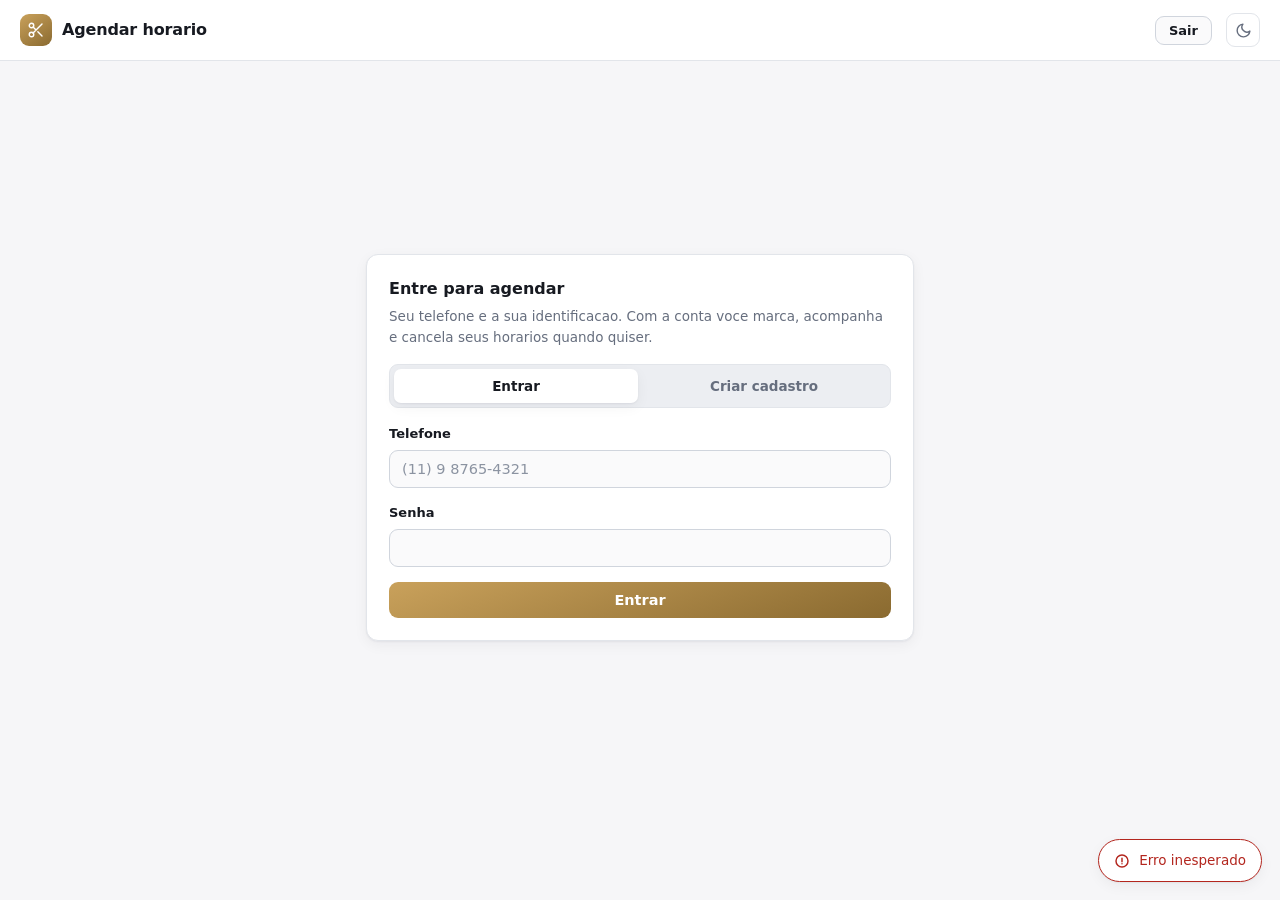
==== commit fb94404e: "Login do cliente e corte de sessao imediato no painel Acesso do cliente - Agendar pelo site passa a " ====
--- a/src/Barbearia.Api/wwwroot/agendar.html
+++ b/src/Barbearia.Api/wwwroot/agendar.html
@@ -5,9 +5,12 @@
 <meta name="viewport" content="width=device-width, initial-scale=1">
 <meta name="theme-color" id="metaTema" content="#f6f6f8">
 <title>Agendar horario</title>
+<link rel="icon" href="favicon.svg?v=202608171445" type="image/svg+xml">
+<link rel="icon" href="favicon-32.png?v=202608171445" sizes="32x32" type="image/png">
+<link rel="apple-touch-icon" href="apple-touch-icon.png?v=202608171445">
 <script>document.documentElement.dataset.tema =
   localStorage.getItem('tema') || (matchMedia('(prefers-color-scheme: dark)').matches ? 'escuro' : 'claro');</script>
-<link rel="stylesheet" href="app.css?v=202608161300">
+<link rel="stylesheet" href="app.css?v=202608201700">
 <style>
   /* Cada etapa mostra um card baixo, entao sobrava uma faixa vazia enorme no
      fim da tela. Em coluna flex, margin-block:auto centraliza o card na sobra
@@ -120,25 +123,111 @@
 <main>
   <div id="msg" class="oculto"></div>
 
-  <div id="pronto" class="card oculto">
-    <div class="sucesso">
-      <div class="selo">
-        <svg viewBox="0 0 24 24" fill="none" stroke="currentColor" stroke-width="2.5" stroke-linecap="round" stroke-linejoin="round">
-          <path d="M20 6L9 17l-5-5"/>
-        </svg>
-      </div>
-      <h2 style="font-size:21px;margin:0 0 6px">Horario confirmado</h2>
-      <p class="ajuda" style="margin-bottom:20px">Te esperamos!</p>
+  <div id="depois" class="oculto">
+    <div class="card">
+      <div class="sucesso">
+        <div class="selo">
+          <svg viewBox="0 0 24 24" fill="none" stroke="currentColor" stroke-width="2.5" stroke-linecap="round" stroke-linejoin="round">
+            <path d="M20 6L9 17l-5-5"/>
+          </svg>
+        </div>
+        <h2 style="font-size:21px;margin:0 0 6px">Horario confirmado</h2>
+        <p class="ajuda" style="margin-bottom:20px">Te esperamos!</p>
+      </div>
+
+      <div class="resumo" id="resumoFinal"></div>
     </div>
 
-    <div class="resumo" id="resumoFinal"></div>
+    <div class="card oculto" id="vitrine">
+      <h2>Leve pra casa</h2>
+      <p class="ajuda">Marque o que quiser e o barbeiro ja separa no seu horario.</p>
+
+      <div class="vitrine-caixa" id="caixaVitrine">
+        <button class="seta-vitrine esq" type="button" aria-label="Produtos anteriores">
+          <svg viewBox="0 0 24 24" fill="none" stroke="currentColor" stroke-width="2.2" stroke-linecap="round" stroke-linejoin="round">
+            <path d="M15 18l-6-6 6-6"/>
+          </svg>
+        </button>
+
+        <div class="vitrine" id="listaVitrine"></div>
+
+        <button class="seta-vitrine dir" type="button" aria-label="Proximos produtos">
+          <svg viewBox="0 0 24 24" fill="none" stroke="currentColor" stroke-width="2.2" stroke-linecap="round" stroke-linejoin="round">
+            <path d="M9 6l6 6-6 6"/>
+          </svg>
+        </button>
+      </div>
+    </div>
+
     <button class="btn neutro" style="width:100%" onclick="location.reload()">Fazer outro agendamento</button>
   </div>
 
-  <div id="fluxo">
+  <div class="card oculto" id="acesso">
+    <h2 id="tituloAcesso">Entre para agendar</h2>
+    <p class="ajuda" style="margin-bottom:16px">
+      Seu telefone e a sua identificacao. Com a conta voce marca, acompanha e cancela
+      seus horarios quando quiser.
+    </p>
+
+    <div class="abas" id="abasAcesso" role="tablist">
+      <button type="button" class="ativa" data-aba="entrar" role="tab" aria-selected="true">Entrar</button>
+      <button type="button" data-aba="cadastro" role="tab" aria-selected="false">Criar cadastro</button>
+    </div>
+
+    <div id="formEntrar">
+      <div class="campo">
+        <label for="loginTelefone">Telefone</label>
+        <input id="loginTelefone" placeholder="(11) 9 8765-4321" autocomplete="username">
+      </div>
+      <div class="campo">
+        <label for="loginSenha">Senha</label>
+        <input id="loginSenha" type="password" autocomplete="current-password">
+      </div>
+      <button class="btn" style="width:100%" id="btnEntrar">Entrar</button>
+    </div>
+
+    <div id="formCadastro" class="oculto">
+      <div class="campo">
+        <label for="novoNome">Nome</label>
+        <input id="novoNome" placeholder="Como podemos te chamar" autocomplete="name">
+      </div>
+      <div class="campo">
+        <label for="novoTelefone">Telefone</label>
+        <input id="novoTelefone" placeholder="(11) 9 8765-4321" autocomplete="username">
+      </div>
+      <div class="campo">
+        <label for="novaSenha">Senha</label>
+        <input id="novaSenha" type="password" autocomplete="new-password">
+        <p class="ajuda">No minimo 6 caracteres.</p>
+      </div>
+      <button class="btn" style="width:100%" id="btnCadastrar">Criar cadastro e entrar</button>
+    </div>
+  </div>
+
+  <div id="fluxo" class="oculto">
     <div class="card oculto" id="cardMeus">
       <h2>Seus horarios</h2>
       <div id="meus"></div>
+    </div>
+
+    <div class="card oculto" id="cardConta">
+      <div style="display:flex;align-items:center;justify-content:space-between;gap:12px">
+        <h2 style="margin:0">Minha conta</h2>
+        <button class="btn pequeno neutro" id="abrirTrocaSenha" type="button">Trocar senha</button>
+      </div>
+
+      <div class="oculto" id="formTrocaSenha" style="margin-top:14px">
+        <div class="campo">
+          <label for="senhaAtual">Senha atual</label>
+          <input id="senhaAtual" type="password" autocomplete="current-password">
+        </div>
+        <div class="campo">
+          <label for="senhaNova">Nova senha</label>
+          <input id="senhaNova" type="password" autocomplete="new-password">
+          <p class="ajuda">No minimo 6 caracteres. Trocar desconecta os outros aparelhos.</p>
+        </div>
+        <button class="btn" style="width:100%" id="btnTrocarSenha" type="button">Salvar senha</button>
+      </div>
     </div>
 
     <div class="card">
@@ -170,16 +259,9 @@
       </div>
 
       <div class="passo oculto" id="passoDados">
-        <h3>Seus dados</h3>
+        <h3>Confirmar</h3>
         <div class="resumo" id="resumoParcial"></div>
-        <div class="campo">
-          <label for="nome">Nome</label>
-          <input id="nome" placeholder="Como podemos te chamar">
-        </div>
-        <div class="campo">
-          <label for="telefone">WhatsApp com DDD</label>
-          <input id="telefone" inputmode="numeric" placeholder="11987654321">
-        </div>
+        <p class="ajuda" id="agendandoComo"></p>
       </div>
 
       <button class="btn oculto" style="width:100%" id="confirmar">Confirmar agendamento</button>
@@ -187,7 +269,7 @@
   </div>
 </main>
 
-<script src="app.js?v=202608161300"></script>
+<script src="app.js?v=202608201700"></script>
 <script>
 const msg = document.getElementById('msg');
 const token = new URLSearchParams(location.search).get('t');
@@ -199,7 +281,7 @@
 
 let profissionalEscolhido = null;
 
-const PASSOS = ['Servico', 'Profissional', 'Dia', 'Horario', 'Dados'];
+const PASSOS = ['Servico', 'Profissional', 'Dia', 'Horario', 'Confirmar'];
 
 iniciar();
 
@@ -209,6 +291,9 @@
   if (token) {
     acoes = `<span class="quem" id="quemCliente"></span>
       <button class="btn pequeno neutro" onclick="sairDoLink()">Sair</button>`;
+  } else if (ClienteAuth.token) {
+    acoes = `<span class="quem" id="quemCliente">${esc(ClienteAuth.nome || '')}</span>
+      <button class="btn pequeno neutro" onclick="ClienteAuth.sair()">Sair</button>`;
   } else if (Auth.token) {
     acoes = `<span class="quem">${Auth.nome || ''}</span>
       <a class="btn pequeno neutro" href="painel.html" style="text-decoration:none">Painel</a>
@@ -239,7 +324,21 @@
 
   document.getElementById('confirmar').onclick = confirmar;
 
-  if (token) await carregarSessao();
+  ligarMascarasTelefone('loginTelefone', 'novoTelefone');
+  ligarAcesso();
+
+  // O link do WhatsApp identifica a pessoa sem senha, entao continua valendo e
+  // dispensa o login. Fora dele, so entra quem tem conta.
+  if (token) {
+    if (!await carregarSessao()) return;
+  } else if (ClienteAuth.token) {
+    if (!await carregarMinhaConta()) return;
+  } else {
+    document.getElementById('acesso').classList.remove('oculto');
+    return;
+  }
+
+  document.getElementById('fluxo').classList.remove('oculto');
 
   servicos = await api('/api/servicos');
 
@@ -345,37 +444,199 @@
   });
 }
 
+
+// ---------- Acesso do cliente ----------
+
+function ligarAcesso() {
+  document.querySelectorAll('#abasAcesso button').forEach(b =>
+    b.onclick = () => trocarAbaAcesso(b.dataset.aba));
+
+  document.getElementById('btnEntrar').onclick = entrar;
+  document.getElementById('btnCadastrar').onclick = cadastrar;
+
+  document.getElementById('abrirTrocaSenha').onclick = () =>
+    document.getElementById('formTrocaSenha').classList.toggle('oculto');
+
+  document.getElementById('btnTrocarSenha').onclick = trocarSenha;
+
+  ['senhaAtual', 'senhaNova'].forEach(id =>
+    document.getElementById(id).onkeydown = e => { if (e.key === 'Enter') trocarSenha(); });
+
+  // Enter envia o formulario que estiver aberto. Sao dois blocos soltos e nao um
+  // <form>, entao esse atalho, que a pessoa espera de qualquer tela de login,
+  // precisa ser ligado na mao.
+  ['loginTelefone', 'loginSenha'].forEach(id =>
+    document.getElementById(id).onkeydown = e => { if (e.key === 'Enter') entrar(); });
+
+  ['novoNome', 'novoTelefone', 'novaSenha'].forEach(id =>
+    document.getElementById(id).onkeydown = e => { if (e.key === 'Enter') cadastrar(); });
+}
+
+function trocarAbaAcesso(qual) {
+  aviso(msg, '');
+
+  document.querySelectorAll('#abasAcesso button').forEach(b => {
+    const ativa = b.dataset.aba === qual;
+    b.classList.toggle('ativa', ativa);
+    b.setAttribute('aria-selected', ativa);
+  });
+
+  document.getElementById('formEntrar').classList.toggle('oculto', qual !== 'entrar');
+  document.getElementById('formCadastro').classList.toggle('oculto', qual !== 'cadastro');
+
+  document.getElementById('tituloAcesso').textContent =
+    qual === 'entrar' ? 'Entre para agendar' : 'Crie o seu cadastro';
+}
+
+async function entrar() {
+  await acessar('/api/cliente/login', {
+    telefone: document.getElementById('loginTelefone').value,
+    senha: document.getElementById('loginSenha').value
+  }, document.getElementById('btnEntrar'));
+}
+
+async function cadastrar() {
+  await acessar('/api/cliente/cadastro', {
+    nome: document.getElementById('novoNome').value,
+    telefone: document.getElementById('novoTelefone').value,
+    senha: document.getElementById('novaSenha').value
+  }, document.getElementById('btnCadastrar'));
+}
+
+async function acessar(rota, corpo, botao) {
+  aviso(msg, '');
+  botao.disabled = true;
+
+  try {
+    ClienteAuth.entrar(await api(rota, { method: 'POST', body: JSON.stringify(corpo) }));
+
+    // Recarrega em vez de so mostrar o fluxo: iniciar() sai cedo quando nao ha
+    // sessao, entao servicos, dias e horarios ainda nao foram carregados.
+    location.replace('agendar.html');
+  } catch (e) {
+    botao.disabled = false;
+
+    // Telefone que ja tem acesso: em vez de so mostrar o erro, leva para a aba de
+    // entrar com o numero ja preenchido, que e o que a pessoa queria fazer.
+    if (rota.endsWith('/cadastro') && e.status === 409) {
+      document.getElementById('loginTelefone').value =
+        document.getElementById('novoTelefone').value;
+      trocarAbaAcesso('entrar');
+      document.getElementById('loginSenha').focus();
+    }
+
+    aviso(msg, e.message);
+  }
+}
+
+// Devolve false quando a sessao nao vale mais, para iniciar() parar por ali.
+async function carregarMinhaConta() {
+  let conta;
+
+  try {
+    conta = await api('/api/cliente/me');
+  } catch {
+    // Token vencido ou cliente bloqueado. Limpa e mostra a tela de acesso em vez
+    // de deixar a pessoa em uma tela que nao responde.
+    ClienteAuth.limpar();
+    document.getElementById('acesso').classList.remove('oculto');
+    montarCabecalho();
+    return false;
+  }
+
+  ClienteAuth.entrar({ token: ClienteAuth.token, nome: conta.nome, telefone: conta.telefone });
+
+  const quem = document.getElementById('quemCliente');
+  if (quem) quem.textContent = conta.nome || conta.telefone;
+
+  document.getElementById('agendandoComo').textContent =
+    `Agendando como ${conta.nome} (${conta.telefone}).`;
+
+  document.getElementById('cardConta').classList.remove('oculto');
+
+  mostrarMeusHorarios(conta.agendamentos, id =>
+    api(`/api/cliente/agendamentos/${id}/cancelar`, { method: 'POST' }));
+
+  return true;
+}
+
+async function trocarSenha() {
+  const botao = document.getElementById('btnTrocarSenha');
+
+  aviso(msg, '');
+  botao.disabled = true;
+
+  try {
+    const sessao = await api('/api/cliente/senha', {
+      method: 'POST',
+      body: JSON.stringify({
+        senhaAtual: document.getElementById('senhaAtual').value,
+        novaSenha: document.getElementById('senhaNova').value
+      })
+    });
+
+    // O token novo tem de entrar no lugar do antigo agora: o servidor acabou de
+    // matar o anterior para desconectar os outros aparelhos, e sem esta troca a
+    // proxima chamada desta aba cairia como sessao expirada.
+    ClienteAuth.entrar(sessao);
+
+    document.getElementById('senhaAtual').value = '';
+    document.getElementById('senhaNova').value = '';
+    document.getElementById('formTrocaSenha').classList.add('oculto');
+
+    aviso(msg, 'Senha trocada. Os outros aparelhos foram desconectados.', 'ok');
+  } catch (e) {
+    aviso(msg, e.message);
+  } finally {
+    botao.disabled = false;
+  }
+}
+
+// Mesma lista para os dois caminhos de acesso; o que muda e como se cancela.
+function mostrarMeusHorarios(agendamentos, cancelar) {
+  const cartao = document.getElementById('cardMeus');
+
+  if (!agendamentos.length) { cartao.classList.add('oculto'); return; }
+
+  cartao.classList.remove('oculto');
+
+  document.getElementById('meus').innerHTML = agendamentos.map(a => `
+    <div style="display:flex;justify-content:space-between;align-items:center;gap:12px;padding:11px 0;border-bottom:1px solid var(--linha)">
+      <span><strong>${dataLegivel(a.inicio)}</strong><br><span class="preco">${esc(a.servico)} com ${esc(a.barbeiro)}</span></span>
+      <button class="btn pequeno perigo" data-id="${esc(a.id)}">Cancelar</button>
+    </div>`).join('');
+
+  document.querySelectorAll('#meus button').forEach(b => {
+    b.onclick = async () => {
+      if (!confirm('Cancelar este horario?')) return;
+      b.disabled = true;
+      try { await cancelar(b.dataset.id); location.reload(); }
+      catch (e) { b.disabled = false; aviso(msg, e.message); }
+    };
+  });
+}
+// Caminho do link do WhatsApp: identifica a pessoa sem senha nenhuma.
 async function carregarSessao() {
   try {
     const sessao = await api('/api/sessao?t=' + encodeURIComponent(token));
 
-    document.getElementById('nome').value = sessao.nome || '';
-    document.getElementById('telefone').value = sessao.telefone || '';
-
     const quem = document.getElementById('quemCliente');
     if (quem) quem.textContent = sessao.nome || sessao.telefone || '';
 
-    if (sessao.agendamentos.length) {
-      document.getElementById('cardMeus').classList.remove('oculto');
-      document.getElementById('meus').innerHTML = sessao.agendamentos.map(a => `
-        <div style="display:flex;justify-content:space-between;align-items:center;gap:12px;padding:11px 0;border-bottom:1px solid var(--linha)">
-          <span><strong>${dataLegivel(a.inicio)}</strong><br><span class="preco">${esc(a.servico)} com ${esc(a.barbeiro)}</span></span>
-          <button class="btn pequeno perigo" data-id="${esc(a.id)}">Cancelar</button>
-        </div>`).join('');
-
-      document.querySelectorAll('#meus button').forEach(b => {
-        b.onclick = async () => {
-          if (!confirm('Cancelar este horario?')) return;
-          try {
-            await api(`/api/agendamentos/${b.dataset.id}/cancelar?t=${encodeURIComponent(token)}`, { method: 'POST' });
-            location.reload();
-          } catch (e) { aviso(msg, e.message); }
-        };
-      });
-    }
+    document.getElementById('agendandoComo').textContent =
+      `Agendando como ${sessao.nome || 'voce'} (${sessao.telefone}).`;
+
+    mostrarMeusHorarios(sessao.agendamentos, id =>
+      api(`/api/agendamentos/${id}/cancelar?t=${encodeURIComponent(token)}`, { method: 'POST' }));
   } catch {
-    aviso(msg, 'Seu link expirou. Voce ainda pode agendar informando o telefone.', 'info');
-  }
+    // Sem link valido nao da mais para agendar como visitante, entao a saida e a
+    // mesma de quem chegou sem nada: a tela de acesso.
+    aviso(msg, 'Seu link expirou. Entre com o seu telefone e senha.', 'info');
+    document.getElementById('acesso').classList.remove('oculto');
+    return false;
+  }
+
+  return true;
 }
 
 async function carregarHorarios() {
@@ -434,29 +695,158 @@
     <div><span class="rot">Valor</span><span class="val">${moeda(servicoEscolhido.precoCentavos)}</span></div>`;
 }
 
+// ---------- Vitrine de produtos (aparece depois de confirmar) ----------
+
+let agendamentoConfirmado = null;
+
+// produtoId -> 'Usar' | 'Comprar'. O servidor guarda um pedido por produto por
+// agendamento, entao aqui tambem so cabe um dos dois por cartao.
+const pedidosMarcados = new Map();
+
+async function montarVitrine(agendamentoId) {
+  agendamentoConfirmado = agendamentoId;
+
+  let produtos;
+  try {
+    produtos = await api('/api/vitrine/produtos');
+  } catch {
+    return; // vitrine indisponivel nao e problema do cliente: o horario esta feito
+  }
+
+  if (!produtos.length) return;
+
+  const trilho = document.getElementById('listaVitrine');
+
+  trilho.innerHTML = produtos.map(p => {
+    const link = `produto.html?id=${encodeURIComponent(p.id)}`;
+
+    return `
+      <div class="item" data-id="${esc(p.id)}">
+        <a class="capa" href="${link}" aria-label="Ver ${esc(p.nome)}">${esc(inicialDe(p.nome))}</a>
+        <a class="nome" href="${link}">${esc(p.nome)}</a>
+        ${estrelas(p.nota, p.totalAvaliacoes)}
+        ${p.descricao ? `<p class="desc">${esc(p.descricao)}</p>` : ''}
+        <div class="rodape-item">
+          <span class="valor">${moeda(p.precoCentavos)}</span>
+          ${p.temEstoque ? '' : '<span class="tag">sem estoque</span>'}
+        </div>
+        <div class="acoes">
+          <button class="btn neutro" type="button" data-tipo="Usar">Usar no corte</button>
+          ${p.temEstoque
+            ? '<button class="btn neutro" type="button" data-tipo="Comprar">Quero levar</button>'
+            : ''}
+        </div>
+      </div>`;
+  }).join('');
+
+  trilho.querySelectorAll('.item').forEach(item => {
+    item.querySelectorAll('.acoes button').forEach(botao => {
+      botao.onclick = () => alternarPedido(item, botao.dataset.tipo);
+    });
+  });
+
+  document.getElementById('vitrine').classList.remove('oculto');
+  ligarSetas(document.getElementById('caixaVitrine'));
+}
+
+function inicialDe(nome) {
+  const limpo = (nome || '').trim();
+  return limpo ? limpo[0].toUpperCase() : '?';
+}
+
+async function alternarPedido(item, tipo) {
+  const produtoId = item.dataset.id;
+  const jaMarcado = pedidosMarcados.get(produtoId);
+
+  const botoes = item.querySelectorAll('.acoes button');
+  botoes.forEach(b => b.disabled = true);
+
+  try {
+    if (jaMarcado === tipo) {
+      await api('/api/vitrine/pedidos'
+        + `?agendamentoId=${encodeURIComponent(agendamentoConfirmado)}`
+        + `&produtoId=${encodeURIComponent(produtoId)}`, { method: 'DELETE' });
+
+      pedidosMarcados.delete(produtoId);
+    } else {
+      await api('/api/vitrine/pedidos', {
+        method: 'POST',
+        body: JSON.stringify({ agendamentoId: agendamentoConfirmado, produtoId, tipo })
+      });
+
+      pedidosMarcados.set(produtoId, tipo);
+    }
+  } catch (e) {
+    aviso(msg, e.message);
+  } finally {
+    botoes.forEach(b => b.disabled = false);
+    pintarPedido(item);
+  }
+}
+
+// Botao marcado perde a classe "neutro" e fica em latao cheio.
+function pintarPedido(item) {
+  const marcado = pedidosMarcados.get(item.dataset.id);
+
+  item.querySelectorAll('.acoes button').forEach(b =>
+    b.classList.toggle('neutro', b.dataset.tipo !== marcado));
+}
+
+// Setas so no desktop e so quando ha o que rolar — no celular arrastar com o
+// dedo resolve, e a classe "rolavel" e o que libera as setas no CSS.
+function ligarSetas(caixa) {
+  const trilho = caixa.querySelector('.vitrine');
+  const esquerda = caixa.querySelector('.seta-vitrine.esq');
+  const direita = caixa.querySelector('.seta-vitrine.dir');
+
+  const atualizar = () => {
+    const sobra = trilho.scrollWidth - trilho.clientWidth;
+    caixa.classList.toggle('rolavel', sobra > 4);
+    esquerda.disabled = trilho.scrollLeft <= 4;
+    direita.disabled = trilho.scrollLeft >= sobra - 4;
+  };
+
+  const passo = () => Math.max(160, trilho.clientWidth * 0.8);
+
+  esquerda.onclick = () => trilho.scrollBy({ left: -passo() });
+  direita.onclick = () => trilho.scrollBy({ left: passo() });
+
+  trilho.addEventListener('scroll', atualizar, { passive: true });
+  addEventListener('resize', atualizar);
+  atualizar();
+}
+
 async function confirmar() {
   aviso(msg, '');
   const botao = document.getElementById('confirmar');
   botao.disabled = true;
 
   try {
-    const resultado = await api('/api/agendamentos', {
-      method: 'POST',
-      body: JSON.stringify({
-        token: token,
-        nome: document.getElementById('nome').value,
-        telefone: document.getElementById('telefone').value,
-        servicoId: servicoEscolhido.id,
-        inicioUtc: slotEscolhido.inicioUtc,
-        barbeiroId: profissionalEscolhido?.id || null
-      })
-    });
+    const corpo = {
+      servicoId: servicoEscolhido.id,
+      inicioUtc: slotEscolhido.inicioUtc,
+      barbeiroId: profissionalEscolhido?.id || null
+    };
+
+    // Quem e o cliente sai do link ou do token, nunca de um campo da tela: assim
+    // ninguem agenda em nome de outra pessoa mexendo no corpo da requisicao.
+    const resultado = token
+      ? await api('/api/agendamentos', {
+          method: 'POST', body: JSON.stringify({ ...corpo, token })
+        })
+      : await api('/api/cliente/agendamentos', {
+          method: 'POST', body: JSON.stringify(corpo)
+        });
 
     document.getElementById('resumoFinal').innerHTML =
       resumoHtml(resultado.inicio, resultado.barbeiro);
     document.getElementById('fluxo').classList.add('oculto');
-    document.getElementById('pronto').classList.remove('oculto');
+    document.getElementById('depois').classList.remove('oculto');
     window.scrollTo(0, 0);
+
+    // Sem await: a vitrine e um extra depois do horario ja garantido. Se a
+    // chamada demorar ou falhar, a tela de confirmacao nao pode ficar esperando.
+    montarVitrine(resultado.id);
   } catch (e) {
     botao.disabled = false;
     if (e.status === 409) {
--- a/src/Barbearia.Api/wwwroot/app.css
+++ b/src/Barbearia.Api/wwwroot/app.css
@@ -600,6 +600,94 @@
 .resumo-agenda .rot { font-size: 11.5px; text-transform: uppercase; letter-spacing: .05em; color: var(--texto-fraco); font-weight: 620; }
 .resumo-agenda .val { font-size: 17px; font-weight: 650; }
 
+/* Painel de filtros retratil (<details>). Fica fechado por padrao para a
+   agenda aparecer logo de cara; o resumo no cabecalho diz o que esta ativo
+   sem precisar abrir. */
+.filtros {
+  border: 1px solid var(--linha);
+  border-radius: var(--raio-p);
+  background: var(--superficie-2);
+  margin-bottom: 16px;
+}
+
+/* display fica em block: mudar o display do proprio <summary> (para flex, grid
+   ou contents) faz o Safari perder o clique que abre e fecha. O flex vai no
+   .summary-linha, um span comum por dentro. */
+.filtros > summary {
+  display: block;
+  list-style: none;
+  cursor: pointer;
+  user-select: none;
+  padding: 10px 14px;
+  font-size: 13.5px;
+  font-weight: 620;
+  color: var(--texto-suave);
+  border-radius: var(--raio-p);
+}
+
+.filtros .summary-linha { display: flex; align-items: center; gap: 10px; }
+
+.filtros > summary::-webkit-details-marker { display: none; }
+.filtros > summary::marker { content: ""; }
+.filtros > summary:hover { color: var(--texto); }
+.filtros > summary svg { width: 15px; height: 15px; flex: none; }
+
+.filtros[open] > summary {
+  border-bottom: 1px solid var(--linha);
+  border-radius: var(--raio-p) var(--raio-p) 0 0;
+}
+
+.filtros .seta { margin-left: auto; display: grid; place-items: center; transition: transform .18s; }
+.filtros[open] .seta { transform: rotate(180deg); }
+.filtros-corpo { padding: 14px 14px 4px; }
+
+/* Barra de abas: alterna dois blocos que ocupam o mesmo lugar na tela. */
+.abas {
+  display: flex;
+  gap: 4px;
+  padding: 4px;
+  background: var(--fundo-alt);
+  border: 1px solid var(--linha);
+  border-radius: var(--raio-p);
+  margin-bottom: 16px;
+}
+
+.abas button {
+  flex: 1;
+  padding: 9px 12px;
+  border: none;
+  background: none;
+  color: var(--texto-suave);
+  font-family: inherit;
+  font-size: 13.5px;
+  font-weight: 620;
+  border-radius: 7px;
+  cursor: pointer;
+  transition: background .15s, color .15s;
+}
+
+.abas button:hover { color: var(--texto); }
+
+.abas button.ativa {
+  background: var(--superficie);
+  color: var(--texto);
+  box-shadow: var(--sombra);
+}
+
+/* Coluna de valor: alinhada a direita e sem quebrar. */
+th.num, td.num { text-align: right; white-space: nowrap; }
+
+/* Hora e data nunca quebram: "seg., 17/08" em duas linhas atrapalha a leitura
+   rapida da coluna que e o ponto de partida da agenda. */
+td.quando { white-space: nowrap; }
+
+/* No celular a agenda rola na horizontal (.rolagem). Deixar as celulas
+   quebrarem so espremia tudo: "Rafael Moreira" virava duas linhas e o telefone
+   tres. Melhor manter cada campo inteiro e deixar a rolagem trabalhar. */
+@media (max-width: 860px) {
+  #secao-agenda table th, #secao-agenda table td { white-space: nowrap; }
+}
+
 .tiles { display: grid; grid-template-columns: repeat(auto-fit, minmax(158px, 1fr)); gap: 12px; margin-bottom: 18px; }
 
 .tile {
@@ -663,3 +751,166 @@
 
 .grafico-titulo { font-size: 13px; font-weight: 620; margin: 0 0 12px; }
 .duas { display: grid; grid-template-columns: repeat(auto-fit, minmax(300px, 1fr)); gap: 18px; }
+
+/* ================= Vitrine de produtos ================= */
+
+.estrelas { display: inline-flex; align-items: center; gap: 1px; vertical-align: middle; }
+.estrelas svg { width: 14px; height: 14px; fill: var(--linha-forte); flex: none; }
+.estrelas svg.cheia { fill: var(--latao-claro); }
+.estrelas .conta { margin-left: 6px; font-size: 12px; color: var(--texto-suave); }
+.estrelas.grande svg { width: 19px; height: 19px; }
+.estrelas.grande .conta { font-size: 13.5px; }
+
+/* O carrossel e a caixa que posiciona as setas por cima dele. */
+.vitrine-caixa { position: relative; }
+
+.vitrine {
+  display: flex;
+  gap: 12px;
+  overflow-x: auto;
+  scroll-snap-type: x mandatory;
+  scroll-behavior: smooth;
+  scrollbar-width: thin;
+  padding: 2px 2px 10px;
+}
+
+.vitrine .item {
+  flex: none;
+  width: 196px;
+  scroll-snap-align: start;
+  display: flex;
+  flex-direction: column;
+  gap: 9px;
+  padding: 12px;
+  border: 1px solid var(--linha);
+  border-radius: var(--raio);
+  background: var(--superficie);
+}
+
+/* Produto nao tem imagem no cadastro, entao a capa e a inicial do nome sobre um
+   degrade em latao. Sem isso o carrossel viraria uma fileira de blocos de texto
+   iguais, e o objetivo do pedido era justamente dar destaque ao produto. */
+.vitrine .capa {
+  height: 72px;
+  display: grid;
+  place-items: center;
+  border: 1px solid var(--linha);
+  border-radius: var(--raio-p);
+  background: linear-gradient(160deg, var(--latao-fraco), var(--fundo-alt));
+  color: var(--latao);
+  font-size: 27px;
+  font-weight: 700;
+  text-decoration: none;
+  transition: border-color .15s;
+}
+
+.vitrine .item:hover .capa { border-color: var(--latao); }
+
+.vitrine .nome {
+  font-size: 14px;
+  font-weight: 620;
+  line-height: 1.3;
+  color: var(--texto);
+  text-decoration: none;
+}
+
+.vitrine .nome:hover { color: var(--latao); text-decoration: underline; }
+
+.vitrine .desc {
+  font-size: 12.5px;
+  color: var(--texto-suave);
+  line-height: 1.45;
+  display: -webkit-box;
+  -webkit-line-clamp: 2;
+  -webkit-box-orient: vertical;
+  overflow: hidden;
+}
+
+/* margin-top:auto empurra o preco e os botoes para o rodape do cartao, entao a
+   fileira fica com os botoes alinhados mesmo com descricoes de tamanhos
+   diferentes. O estado do estoque fica ao lado do preco, nao junto do botao:
+   disputando a mesma linha, "Usar no corte" quebrava em tres linhas no celular. */
+.vitrine .rodape-item { display: flex; align-items: baseline; gap: 8px; margin-top: auto; }
+.vitrine .valor { font-size: 15.5px; font-weight: 650; }
+.vitrine .rodape-item .tag { margin-left: auto; }
+.vitrine .acoes { display: flex; gap: 6px; }
+
+.vitrine .acoes button.btn {
+  flex: 1;
+  padding: 7px 6px;
+  font-size: 12px;
+  line-height: 1.25;
+}
+
+/* Setas: aparecem so quando ha o que rolar (o JS marca a classe) e nunca no
+   celular, onde arrastar com o dedo e mais natural.
+   Ficam na altura da capa, nao no meio do cartao: centralizadas na vertical elas
+   caiam justo sobre a descricao e o preco, tapando texto. */
+.seta-vitrine {
+  position: absolute;
+  top: 50px;
+  transform: translateY(-50%);
+  z-index: 2;
+  width: 32px; height: 32px;
+  display: none;
+  place-items: center;
+  padding: 0;
+  border: 1px solid var(--linha-forte);
+  border-radius: 50%;
+  background: var(--superficie);
+  color: var(--texto);
+  cursor: pointer;
+  box-shadow: var(--sombra);
+}
+
+.vitrine-caixa.rolavel .seta-vitrine { display: grid; }
+.seta-vitrine:hover { border-color: var(--latao); color: var(--latao); }
+.seta-vitrine[disabled] { opacity: .35; cursor: default; }
+.seta-vitrine svg { width: 17px; height: 17px; }
+.seta-vitrine.esq { left: -10px; }
+.seta-vitrine.dir { right: -10px; }
+
+@media (max-width: 620px) {
+  .vitrine-caixa.rolavel .seta-vitrine { display: none; }
+  .vitrine .item { width: 168px; }
+}
+
+/* ---------- Avaliacoes ---------- */
+
+/* overflow-wrap protege de nome ou comentario com uma palavra unica enorme —
+   texto vindo de formulario publico, sem espaco para o navegador quebrar. */
+.aval { padding: 14px 0; border-bottom: 1px solid var(--linha); overflow-wrap: anywhere; }
+.aval:last-child { border-bottom: none; }
+.aval .topo-aval { display: flex; align-items: center; gap: 10px; flex-wrap: wrap; margin-bottom: 6px; }
+.aval .quem { font-weight: 620; font-size: 14px; }
+.aval .quando { font-size: 12px; color: var(--texto-fraco); margin-left: auto; }
+.aval p { margin: 0; font-size: 14px; line-height: 1.55; color: var(--texto-suave); }
+
+/* Estrelas clicaveis do formulario. Sao radios de verdade por baixo: funciona
+   com teclado e leitor de tela, e o navegador cuida de deixar uma so marcada. */
+.nota-escolha { display: flex; gap: 3px; margin-bottom: 4px; }
+.nota-escolha input { position: absolute; opacity: 0; width: 1px; height: 1px; }
+
+.nota-escolha label {
+  cursor: pointer;
+  margin: 0;
+  padding: 3px;
+  line-height: 0;
+  border-radius: 6px;
+}
+
+.nota-escolha svg { width: 26px; height: 26px; fill: var(--linha-forte); transition: fill .12s; }
+.nota-escolha label:hover svg { fill: var(--latao-claro); }
+.nota-escolha label.marcada svg { fill: var(--latao-claro); }
+.nota-escolha input:focus-visible + label { outline: 2px solid var(--latao); outline-offset: 1px; }
+
+/* Barras da distribuicao de notas. */
+.dist { display: grid; gap: 5px; }
+.dist .linha-nota { display: flex; align-items: center; gap: 8px; font-size: 12.5px; color: var(--texto-suave); }
+.dist .barra { flex: 1; height: 7px; border-radius: 4px; background: var(--fundo-alt); overflow: hidden; }
+.dist .barra i { display: block; height: 100%; background: var(--latao-claro); }
+.dist .qtd { width: 22px; text-align: right; font-variant-numeric: tabular-nums; }
+
+/* Produto pedido, mostrado na linha da agenda do painel. */
+.tag.usar { background: var(--info-fundo); color: var(--info); }
+.tag.comprar { background: var(--ok-fundo); color: var(--ok); }
